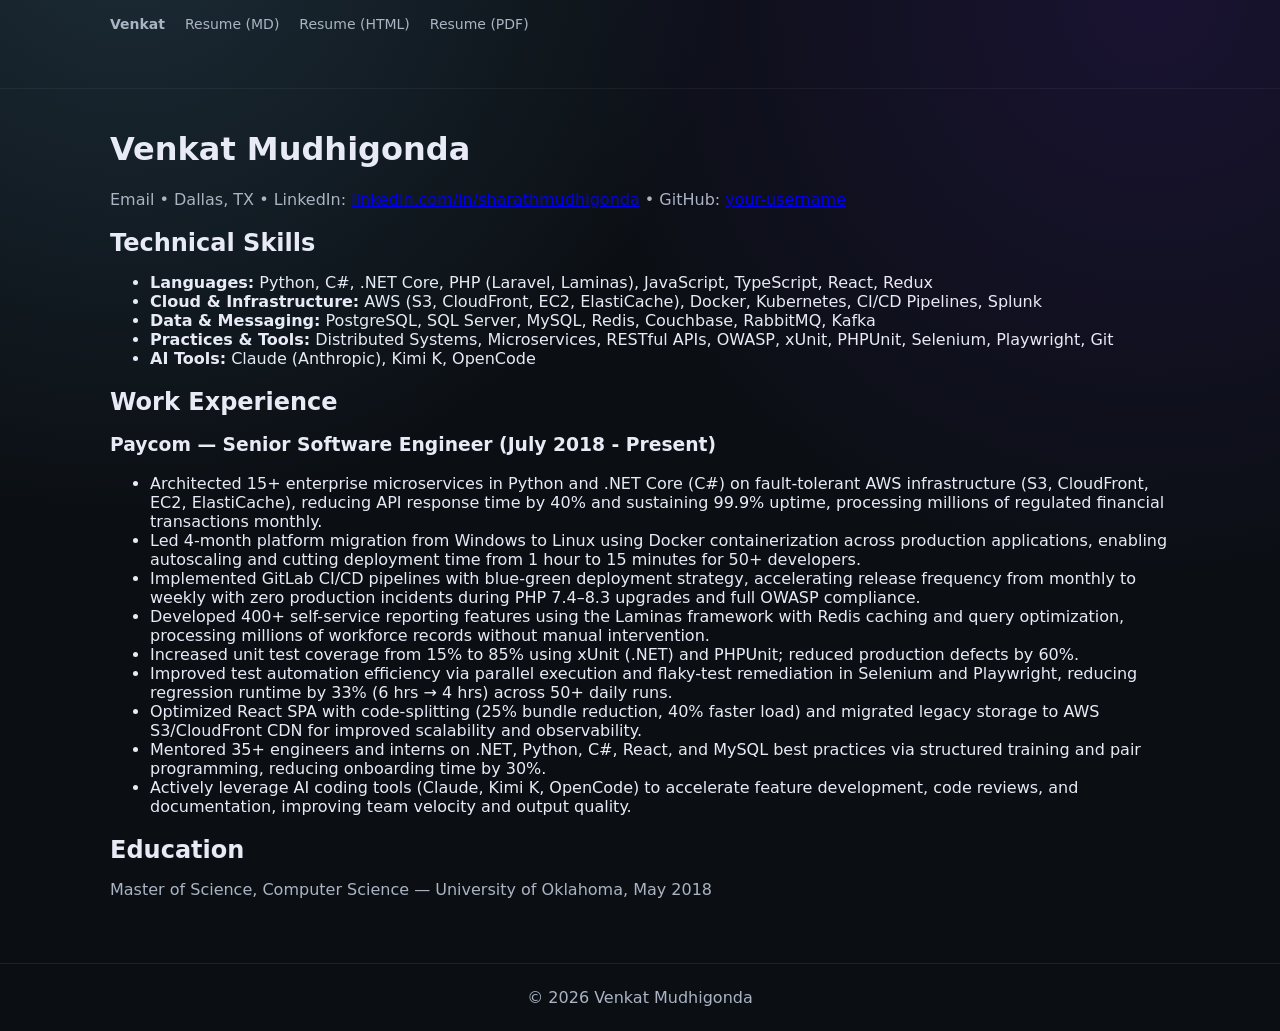
==== resume.html @ 0c0ce1d2 "Commiting test changes" ====
<!doctype html>
<html lang="en">
<head>
  <meta charset="utf-8" />
  <meta name="viewport" content="width=device-width, initial-scale=1" />
  <title>Venkat Mudhigonda — Resume</title>
  <link rel="stylesheet" href="styles.css" />
</head>
<body>
  <header class="site-header">
    <nav class="nav" aria-label="Main">
      <a class="brand" href="#top">Venkat</a>
      <a href="resume.md">Resume (MD)</a>
      <a href="resume.html" aria-label="Resume (HTML)">Resume (HTML)</a>
      <a href="resume.pdf" download="Venkat_Mudhigonda_Resume.pdf" target="_blank" aria-label="Resume PDF download">Resume (PDF)</a>
    </nav>
  </header>
  <main id="top" class="section resume" style="padding-top:20px;">
    <header class="resume-header" aria-label="Resume header">
      <h1>Venkat Mudhigonda</h1>
      <p class="contact">Email • Dallas, TX • LinkedIn: <a href="https://linkedin.com/in/sharathmudhigonda">linkedin.com/in/sharathmudhigonda</a> • GitHub: <a href="https://github.com/your-username">your-username</a></p>
    </header>

    <section class="resume-section" aria-labelledby="skills-title">
      <h2 id="skills-title">Technical Skills</h2>
      <ul>
        <li><strong>Languages:</strong> Python, C#, .NET Core, PHP (Laravel, Laminas), JavaScript, TypeScript, React, Redux</li>
        <li><strong>Cloud & Infrastructure:</strong> AWS (S3, CloudFront, EC2, ElastiCache), Docker, Kubernetes, CI/CD Pipelines, Splunk</li>
        <li><strong>Data & Messaging:</strong> PostgreSQL, SQL Server, MySQL, Redis, Couchbase, RabbitMQ, Kafka</li>
        <li><strong>Practices & Tools:</strong> Distributed Systems, Microservices, RESTful APIs, OWASP, xUnit, PHPUnit, Selenium, Playwright, Git</li>
        <li><strong>AI Tools:</strong> Claude (Anthropic), Kimi K, OpenCode</li>
      </ul>
    </section>

    <section class="resume-section" aria-labelledby="work-title">
      <h2 id="work-title">Work Experience</h2>
      <h3>Paycom — Senior Software Engineer (July 2018 - Present)</h3>
      <ul>
        <li>Architected 15+ enterprise microservices in Python and .NET Core (C#) on fault-tolerant AWS infrastructure (S3, CloudFront, EC2, ElastiCache), reducing API response time by 40% and sustaining 99.9% uptime, processing millions of regulated financial transactions monthly.</li>
        <li>Led 4-month platform migration from Windows to Linux using Docker containerization across production applications, enabling autoscaling and cutting deployment time from 1 hour to 15 minutes for 50+ developers.</li>
        <li>Implemented GitLab CI/CD pipelines with blue-green deployment strategy, accelerating release frequency from monthly to weekly with zero production incidents during PHP 7.4–8.3 upgrades and full OWASP compliance.</li>
        <li>Developed 400+ self-service reporting features using the Laminas framework with Redis caching and query optimization, processing millions of workforce records without manual intervention.</li>
        <li>Increased unit test coverage from 15% to 85% using xUnit (.NET) and PHPUnit; reduced production defects by 60%.</li>
        <li>Improved test automation efficiency via parallel execution and flaky-test remediation in Selenium and Playwright, reducing regression runtime by 33% (6 hrs → 4 hrs) across 50+ daily runs.</li>
        <li>Optimized React SPA with code-splitting (25% bundle reduction, 40% faster load) and migrated legacy storage to AWS S3/CloudFront CDN for improved scalability and observability.</li>
        <li>Mentored 35+ engineers and interns on .NET, Python, C#, React, and MySQL best practices via structured training and pair programming, reducing onboarding time by 30%.</li>
        <li>Actively leverage AI coding tools (Claude, Kimi K, OpenCode) to accelerate feature development, code reviews, and documentation, improving team velocity and output quality.</li>
      </ul>
    </section>

    <section class="resume-section" aria-labelledby="edu-title">
      <h2 id="edu-title">Education</h2>
      <p>Master of Science, Computer Science — University of Oklahoma, May 2018</p>
    </section>
  </main>
  <footer class="site-footer">© <span id="year"></span> Venkat Mudhigonda</footer>
  <script>document.getElementById('year').textContent = new Date().getFullYear();</script>
</body>
</html>
---- styles.css ----
:root {
  --bg: #0b0f14;
  --card: #121821;
  --text: #e8eaf6;
  --muted: #aab4c2;
  --accent: #7dd3fc;
  --ring: rgba(125, 211, 252, 0.5);
}
* { box-sizing: border-box; }
html, body { height: 100%; }
body {
  margin: 0;
  font-family: system-ui, -apple-system, "Segoe UI", Roboto, "Helvetica Neue", Arial;
  color: var(--text);
  background: radial-gradient(circle at 10% -10%, rgba(125,211,252,0.15), transparent 40%),
              radial-gradient(circle at 90% 0%, rgba(109,40,217,0.15), transparent 40%),
              var(--bg);
  background-attachment: fixed;
}
.site-header { padding-bottom: 40px; border-bottom: 1px solid rgba(255,255,255,0.05); }
.nav {
  display: flex; gap: 20px; align-items: center;
  padding: 16px 20px; max-width: 1100px; margin: 0 auto;
}
.brand { color: var(--text); text-decoration: none; font-weight: 700; }
.nav a { color: var(--muted); text-decoration: none; font-size: 14px; }
.nav a:hover { color: var(--text); }
.hero {
  text-align: center; padding: 40px 20px 60px;
}
.avatar {
  width: 110px; height: 110px; border-radius: 50%;
  display: inline-flex; align-items: center; justify-content: center;
  margin: 0 auto 16px;
  background: conic-gradient(from 180deg at 50% 50%, #1f3a8a, #0f766e, #1e3a8a);
  color: white; font-weight: 700; font-size: 40px;
  box-shadow: 0 6px 20px rgba(0,0,0,.25);
}
.hero h1 { margin: 6px 0 6px; font-size: 32px; letter-spacing: .5px; }
.subtitle { color: var(--muted); margin-top: 0; }
.cta-wrap { margin-top: 14px; }
.btn {
  display: inline-block; padding: 10px 16px; border-radius: 8px;
  text-decoration: none; color: #0b1020; background: #e5f0ff; font-weight: 600;
  margin: 0 8px;
}
.btn.outline {
  background: transparent; color: var(--text); border: 1px solid rgba(255,255,255,0.25);
}
.section { padding: 48px 20px; max-width: 1100px; margin: 0 auto; }
.section h2 { font-size: 24px; margin-bottom: 16px; }
.section p { color: var(--muted); }
.grid { display: grid; grid-template-columns: repeat(auto-fill, minmax(270px, 1fr)); gap: 16px; }
.card { background: rgba(255,255,255,0.04); border: 1px solid rgba(255,255,255,0.08); border-radius: 12px; overflow: hidden; display: flex; flex-direction: column; }
.card-thumb { height: 140px; background: linear-gradient(135deg, #0b1220, #1f2540); }
.card-content { padding: 12px 14px; display: flex; flex-direction: column; gap: 6px; }
.card-content h3 { margin: 0; font-size: 18px; }
.card-content p { margin: 0; color: var(--muted); font-size: 14px; }
.card-content a { align-self: start; color: #93c5fd; text-decoration: none; font-weight: 500; }
.site-footer { text-align: center; padding: 24px; color: var(--muted); border-top: 1px solid rgba(255,255,255,0.08); }
@media (max-width: 700px) {
  .avatar { width: 86px; height: 86px; font-size: 34px; }
  .hero h1 { font-size: 26px; }
}
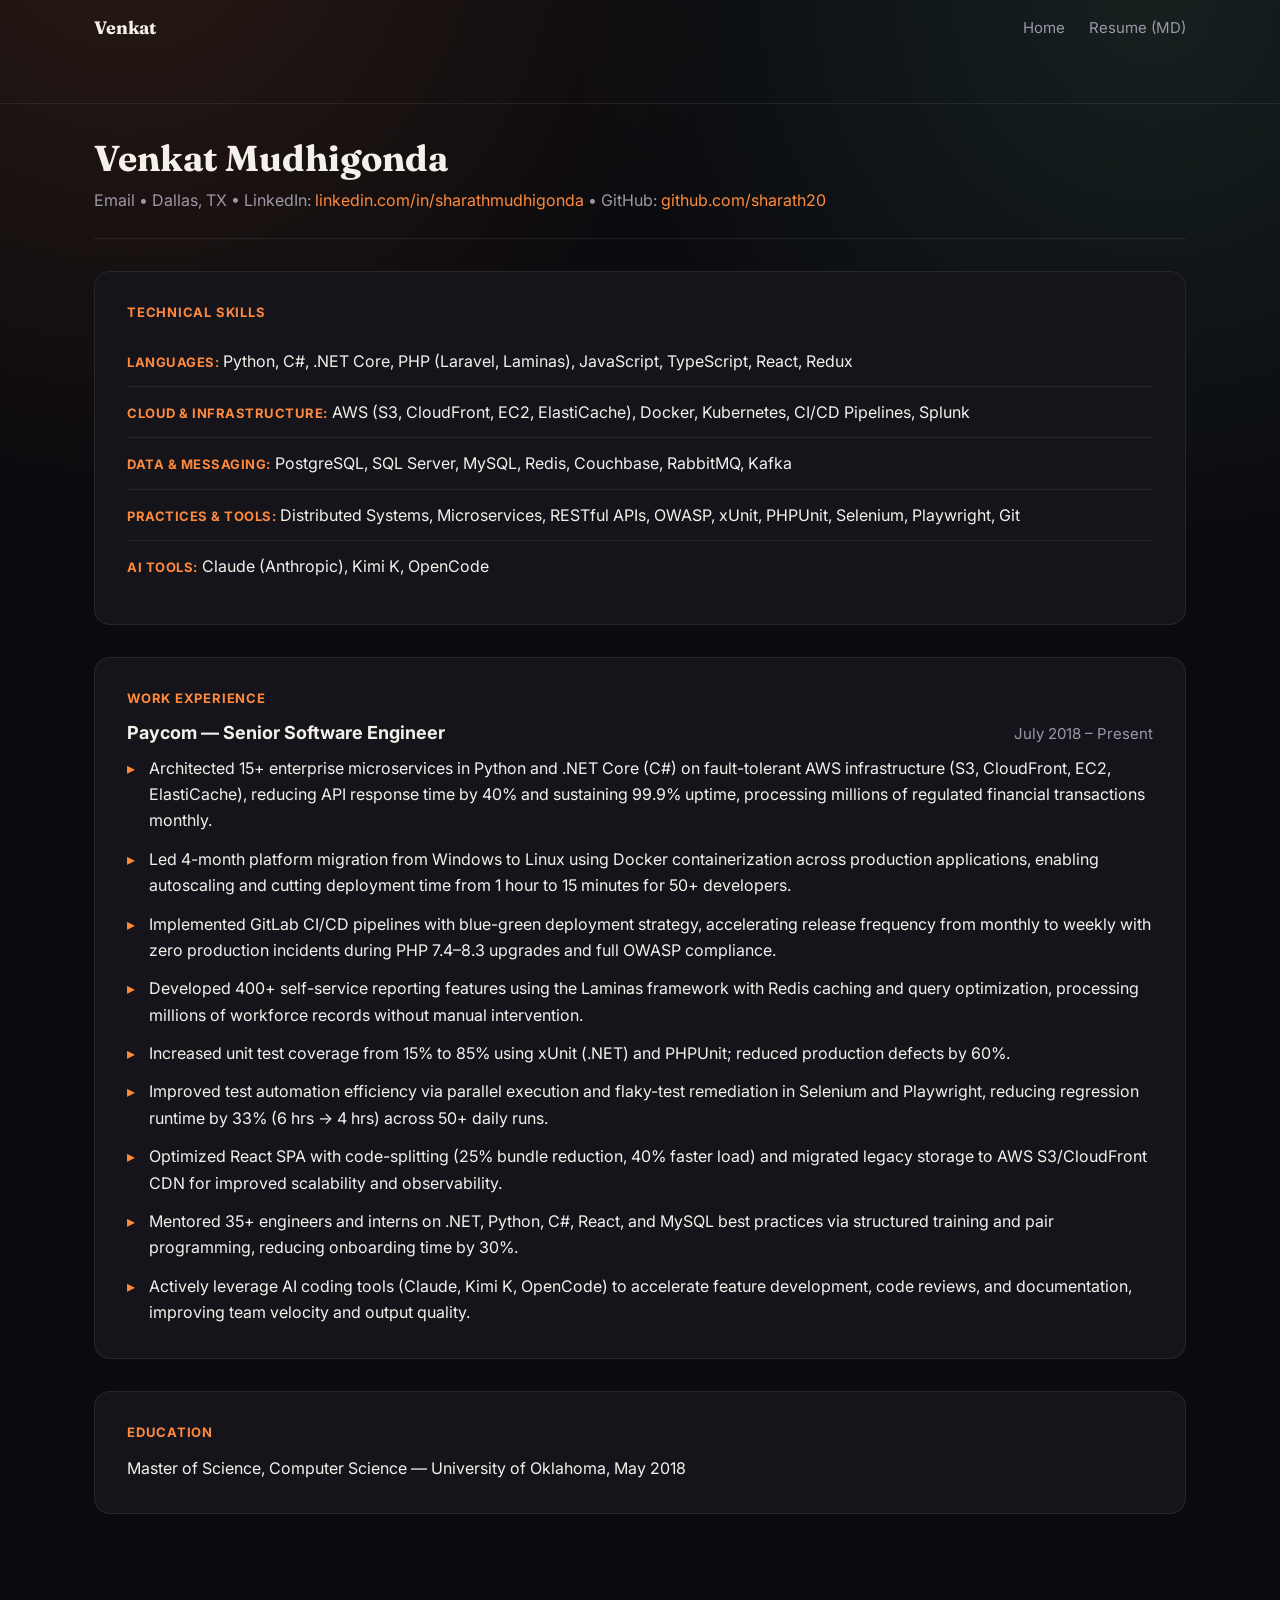
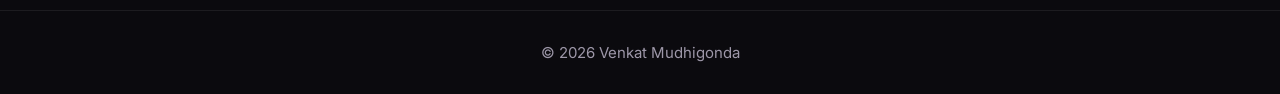
==== commit b98f58e9: "Redesign site with new visual identity and fix broken links Replaces the cool navy/cyan look with a " ====
--- a/resume.html
+++ b/resume.html
@@ -4,26 +4,41 @@
   <meta charset="utf-8" />
   <meta name="viewport" content="width=device-width, initial-scale=1" />
   <title>Venkat Mudhigonda — Resume</title>
+  <link rel="icon" href="data:image/svg+xml,%3Csvg xmlns='http://www.w3.org/2000/svg' viewBox='0 0 100 100'%3E%3Crect width='100' height='100' rx='20' fill='%230b0a0e'/%3E%3Ctext x='50' y='64' font-size='48' font-family='Georgia,serif' font-weight='700' fill='%23ff8a3d' text-anchor='middle'%3EVM%3C/text%3E%3C/svg%3E" />
+  <link rel="preconnect" href="https://fonts.googleapis.com" />
+  <link rel="preconnect" href="https://fonts.gstatic.com" crossorigin />
+  <link href="https://fonts.googleapis.com/css2?family=Fraunces:ital,wght@0,600;0,700;0,900;1,500&family=Inter:wght@400;500;600;700&display=swap" rel="stylesheet" />
   <link rel="stylesheet" href="styles.css" />
+  <meta property="og:type" content="website" />
+  <meta property="og:title" content="Venkat Mudhigonda — Resume" />
+  <meta property="og:description" content="Full-stack Senior Software Engineer with 7+ years building scalable distributed systems for enterprise financial platforms." />
+  <meta property="og:url" content="https://sharath20.github.io/resume.html" />
+  <meta name="twitter:card" content="summary" />
+  <meta name="twitter:title" content="Venkat Mudhigonda — Resume" />
+  <meta name="twitter:description" content="Full-stack Senior Software Engineer with 7+ years building scalable distributed systems for enterprise financial platforms." />
 </head>
 <body>
   <header class="site-header">
     <nav class="nav" aria-label="Main">
       <a class="brand" href="#top">Venkat</a>
-      <a href="resume.md">Resume (MD)</a>
-      <a href="resume.html" aria-label="Resume (HTML)">Resume (HTML)</a>
-      <a href="resume.pdf" download="Venkat_Mudhigonda_Resume.pdf" target="_blank" aria-label="Resume PDF download">Resume (PDF)</a>
+      <button class="nav-toggle" type="button" aria-expanded="false" aria-controls="primary-nav" aria-label="Toggle navigation">
+        <span></span>
+      </button>
+      <div class="nav-links" id="primary-nav">
+        <a href="index.html">Home</a>
+        <a href="resume.md">Resume (MD)</a>
+      </div>
     </nav>
   </header>
-  <main id="top" class="section resume" style="padding-top:20px;">
+  <main id="top" class="section resume">
     <header class="resume-header" aria-label="Resume header">
       <h1>Venkat Mudhigonda</h1>
-      <p class="contact">Email • Dallas, TX • LinkedIn: <a href="https://linkedin.com/in/sharathmudhigonda">linkedin.com/in/sharathmudhigonda</a> • GitHub: <a href="https://github.com/your-username">your-username</a></p>
+      <p class="contact">Email • Dallas, TX • LinkedIn: <a href="https://linkedin.com/in/sharathmudhigonda">linkedin.com/in/sharathmudhigonda</a> • GitHub: <a href="https://github.com/sharath20">github.com/sharath20</a></p>
     </header>
 
     <section class="resume-section" aria-labelledby="skills-title">
       <h2 id="skills-title">Technical Skills</h2>
-      <ul>
+      <ul class="skills-list">
         <li><strong>Languages:</strong> Python, C#, .NET Core, PHP (Laravel, Laminas), JavaScript, TypeScript, React, Redux</li>
         <li><strong>Cloud & Infrastructure:</strong> AWS (S3, CloudFront, EC2, ElastiCache), Docker, Kubernetes, CI/CD Pipelines, Splunk</li>
         <li><strong>Data & Messaging:</strong> PostgreSQL, SQL Server, MySQL, Redis, Couchbase, RabbitMQ, Kafka</li>
@@ -34,7 +49,10 @@
 
     <section class="resume-section" aria-labelledby="work-title">
       <h2 id="work-title">Work Experience</h2>
-      <h3>Paycom — Senior Software Engineer (July 2018 - Present)</h3>
+      <div class="role-header">
+        <h3>Paycom — Senior Software Engineer</h3>
+        <span class="role-dates">July 2018 – Present</span>
+      </div>
       <ul>
         <li>Architected 15+ enterprise microservices in Python and .NET Core (C#) on fault-tolerant AWS infrastructure (S3, CloudFront, EC2, ElastiCache), reducing API response time by 40% and sustaining 99.9% uptime, processing millions of regulated financial transactions monthly.</li>
         <li>Led 4-month platform migration from Windows to Linux using Docker containerization across production applications, enabling autoscaling and cutting deployment time from 1 hour to 15 minutes for 50+ developers.</li>
@@ -54,6 +72,6 @@
     </section>
   </main>
   <footer class="site-footer">© <span id="year"></span> Venkat Mudhigonda</footer>
-  <script>document.getElementById('year').textContent = new Date().getFullYear();</script>
+  <script src="site.js" defer></script>
 </body>
 </html>
--- a/styles.css
+++ b/styles.css
@@ -1,64 +1,426 @@
 :root {
-  --bg: #0b0f14;
-  --card: #121821;
-  --text: #e8eaf6;
-  --muted: #aab4c2;
-  --accent: #7dd3fc;
-  --ring: rgba(125, 211, 252, 0.5);
-}
+  --bg: #0b0a0e;
+  --bg-alt: #16141b;
+  --text: #f3f1ea;
+  --muted: #9d97a8;
+  --accent: #ff8a3d;
+  --accent-2: #6ee7b7;
+  --border: rgba(243, 241, 234, 0.08);
+  --border-strong: rgba(243, 241, 234, 0.16);
+  --ring: rgba(255, 138, 61, 0.45);
+
+  --font-display: "Fraunces", Georgia, serif;
+  --font-body: "Inter", system-ui, -apple-system, "Segoe UI", Roboto, "Helvetica Neue", Arial, sans-serif;
+
+  --fs-xs: 0.8125rem;
+  --fs-sm: 0.9375rem;
+  --fs-base: 1rem;
+  --fs-md: 1.125rem;
+  --fs-lg: 1.375rem;
+  --fs-xl: 1.75rem;
+  --fs-2xl: 2.25rem;
+  --fs-3xl: 3rem;
+
+  --space-1: 4px;
+  --space-2: 8px;
+  --space-3: 12px;
+  --space-4: 16px;
+  --space-5: 24px;
+  --space-6: 32px;
+  --space-7: 48px;
+  --space-8: 64px;
+  --space-9: 96px;
+
+  --radius-sm: 6px;
+  --radius-md: 10px;
+  --radius-lg: 16px;
+  --radius-full: 999px;
+  --transition: 160ms ease;
+
+  --container: 1140px;
+}
+
 * { box-sizing: border-box; }
 html, body { height: 100%; }
+
+@media (prefers-reduced-motion: no-preference) {
+  html { scroll-behavior: smooth; }
+}
+
 body {
   margin: 0;
-  font-family: system-ui, -apple-system, "Segoe UI", Roboto, "Helvetica Neue", Arial;
+  font-family: var(--font-body);
+  font-size: var(--fs-base);
   color: var(--text);
-  background: radial-gradient(circle at 10% -10%, rgba(125,211,252,0.15), transparent 40%),
-              radial-gradient(circle at 90% 0%, rgba(109,40,217,0.15), transparent 40%),
-              var(--bg);
+  background:
+    radial-gradient(circle at 10% -10%, rgba(255, 138, 61, 0.12), transparent 40%),
+    radial-gradient(circle at 90% 0%, rgba(110, 231, 183, 0.10), transparent 40%),
+    var(--bg);
   background-attachment: fixed;
 }
-.site-header { padding-bottom: 40px; border-bottom: 1px solid rgba(255,255,255,0.05); }
+
+a { color: inherit; }
+
+/* Focus states */
+a:focus-visible,
+button:focus-visible,
+.btn:focus-visible {
+  outline: 2px solid var(--accent);
+  outline-offset: 3px;
+  box-shadow: 0 0 0 4px var(--ring);
+  border-radius: var(--radius-sm);
+}
+
+/* Header / nav */
+.site-header {
+  padding-bottom: var(--space-7);
+  border-bottom: 1px solid var(--border);
+  position: relative;
+}
 .nav {
-  display: flex; gap: 20px; align-items: center;
-  padding: 16px 20px; max-width: 1100px; margin: 0 auto;
-}
-.brand { color: var(--text); text-decoration: none; font-weight: 700; }
-.nav a { color: var(--muted); text-decoration: none; font-size: 14px; }
-.nav a:hover { color: var(--text); }
-.hero {
-  text-align: center; padding: 40px 20px 60px;
-}
+  display: flex;
+  align-items: center;
+  justify-content: space-between;
+  gap: var(--space-5);
+  padding: var(--space-4) var(--space-5);
+  max-width: var(--container);
+  margin: 0 auto;
+}
+.brand {
+  color: var(--text);
+  text-decoration: none;
+  font-family: var(--font-display);
+  font-weight: 700;
+  font-size: var(--fs-md);
+}
+.nav-links {
+  display: flex;
+  align-items: center;
+  gap: var(--space-5);
+}
+.nav-links a {
+  position: relative;
+  color: var(--muted);
+  text-decoration: none;
+  font-size: var(--fs-sm);
+  transition: color var(--transition);
+}
+.nav-links a::after {
+  content: "";
+  position: absolute;
+  left: 0;
+  right: 0;
+  bottom: -4px;
+  height: 1px;
+  background: var(--accent);
+  transform: scaleX(0);
+  transform-origin: left;
+  transition: transform var(--transition);
+}
+.nav-links a:hover,
+.nav-links a:focus-visible {
+  color: var(--text);
+}
+.nav-links a:hover::after,
+.nav-links a:focus-visible::after {
+  transform: scaleX(1);
+}
+
+.nav-toggle {
+  display: none;
+  width: 40px;
+  height: 40px;
+  padding: 0;
+  border: 1px solid var(--border-strong);
+  border-radius: var(--radius-md);
+  background: var(--bg-alt);
+  cursor: pointer;
+  position: relative;
+}
+.nav-toggle span,
+.nav-toggle span::before,
+.nav-toggle span::after {
+  content: "";
+  position: absolute;
+  left: 10px;
+  right: 10px;
+  height: 2px;
+  background: var(--text);
+  transition: transform var(--transition), opacity var(--transition);
+}
+.nav-toggle span { top: 19px; }
+.nav-toggle span::before { top: -7px; }
+.nav-toggle span::after { top: 7px; }
+.nav-toggle[aria-expanded="true"] span { background: transparent; }
+.nav-toggle[aria-expanded="true"] span::before { transform: translateY(7px) rotate(45deg); }
+.nav-toggle[aria-expanded="true"] span::after { transform: translateY(-7px) rotate(-45deg); }
+
+/* Hero */
+.hero { text-align: center; padding: var(--space-7) var(--space-5) var(--space-8); }
 .avatar {
   width: 110px; height: 110px; border-radius: 50%;
   display: inline-flex; align-items: center; justify-content: center;
-  margin: 0 auto 16px;
-  background: conic-gradient(from 180deg at 50% 50%, #1f3a8a, #0f766e, #1e3a8a);
-  color: white; font-weight: 700; font-size: 40px;
-  box-shadow: 0 6px 20px rgba(0,0,0,.25);
-}
-.hero h1 { margin: 6px 0 6px; font-size: 32px; letter-spacing: .5px; }
-.subtitle { color: var(--muted); margin-top: 0; }
-.cta-wrap { margin-top: 14px; }
+  margin: 0 auto var(--space-4);
+  background: conic-gradient(from 180deg at 50% 50%, var(--accent), var(--accent-2), var(--accent));
+  border: 2px solid var(--border-strong);
+  color: var(--bg); font-weight: 700; font-size: 40px;
+  font-family: var(--font-display);
+  box-shadow: 0 6px 24px rgba(0, 0, 0, 0.35);
+}
+.hero h1 {
+  font-family: var(--font-display);
+  font-weight: 900;
+  margin: var(--space-2) 0;
+  font-size: var(--fs-3xl);
+  letter-spacing: -0.01em;
+}
+.subtitle { color: var(--muted); font-size: var(--fs-md); margin-top: 0; }
+.cta-wrap { margin-top: var(--space-4); }
 .btn {
-  display: inline-block; padding: 10px 16px; border-radius: 8px;
-  text-decoration: none; color: #0b1020; background: #e5f0ff; font-weight: 600;
-  margin: 0 8px;
+  display: inline-block;
+  padding: var(--space-3) var(--space-5);
+  border-radius: var(--radius-md);
+  text-decoration: none;
+  font-weight: 600;
+  margin: 0 var(--space-2);
+  transition: background-color var(--transition), border-color var(--transition), transform var(--transition), box-shadow var(--transition);
+}
+.btn:not(.outline) {
+  color: var(--bg);
+  background: var(--accent);
+}
+.btn:not(.outline):hover {
+  transform: translateY(-1px);
+  box-shadow: 0 4px 14px rgba(0, 0, 0, 0.3);
 }
 .btn.outline {
-  background: transparent; color: var(--text); border: 1px solid rgba(255,255,255,0.25);
-}
-.section { padding: 48px 20px; max-width: 1100px; margin: 0 auto; }
-.section h2 { font-size: 24px; margin-bottom: 16px; }
-.section p { color: var(--muted); }
-.grid { display: grid; grid-template-columns: repeat(auto-fill, minmax(270px, 1fr)); gap: 16px; }
-.card { background: rgba(255,255,255,0.04); border: 1px solid rgba(255,255,255,0.08); border-radius: 12px; overflow: hidden; display: flex; flex-direction: column; }
-.card-thumb { height: 140px; background: linear-gradient(135deg, #0b1220, #1f2540); }
-.card-content { padding: 12px 14px; display: flex; flex-direction: column; gap: 6px; }
-.card-content h3 { margin: 0; font-size: 18px; }
-.card-content p { margin: 0; color: var(--muted); font-size: 14px; }
-.card-content a { align-self: start; color: #93c5fd; text-decoration: none; font-weight: 500; }
-.site-footer { text-align: center; padding: 24px; color: var(--muted); border-top: 1px solid rgba(255,255,255,0.08); }
-@media (max-width: 700px) {
+  background: transparent;
+  color: var(--text);
+  border: 1px solid var(--border-strong);
+}
+.btn.outline:hover {
+  border-color: var(--accent);
+  transform: translateY(-1px);
+}
+
+/* Sections */
+.section { padding: var(--space-8) var(--space-5); max-width: var(--container); margin: 0 auto; }
+.section h2 {
+  font-family: var(--font-display);
+  font-weight: 700;
+  font-size: var(--fs-xl);
+  margin-bottom: var(--space-5);
+}
+.section p { color: var(--muted); line-height: 1.6; }
+
+.site-footer {
+  text-align: center;
+  padding: var(--space-6);
+  color: var(--muted);
+  font-size: var(--fs-sm);
+  border-top: 1px solid var(--border);
+}
+
+/* Skills */
+.skills-grid {
+  display: grid;
+  grid-template-columns: repeat(2, 1fr);
+  gap: var(--space-4);
+}
+.skill-category {
+  background: var(--bg-alt);
+  border: 1px solid var(--border);
+  border-radius: var(--radius-md);
+  padding: var(--space-4) var(--space-5);
+  transition: border-color var(--transition), transform var(--transition);
+}
+.skill-category:hover {
+  border-color: var(--border-strong);
+  transform: translateY(-2px);
+}
+.skill-category h3 {
+  margin: 0 0 var(--space-2);
+  font-size: var(--fs-xs);
+  color: var(--accent);
+  text-transform: uppercase;
+  letter-spacing: 0.06em;
+}
+.skill-category p {
+  margin: 0;
+  font-size: var(--fs-sm);
+  line-height: 1.6;
+  color: var(--text);
+}
+
+/* Achievements */
+.achievements-list {
+  display: flex;
+  flex-direction: column;
+  gap: var(--space-5);
+}
+.achievement-item {
+  display: flex;
+  gap: var(--space-4);
+  align-items: flex-start;
+}
+.achievement-icon {
+  width: 40px;
+  height: 40px;
+  min-width: 40px;
+  border-radius: var(--radius-md);
+  background: var(--bg-alt);
+  border: 1px solid var(--border);
+  display: flex;
+  align-items: center;
+  justify-content: center;
+  font-family: var(--font-display);
+  font-weight: 700;
+  font-size: var(--fs-sm);
+  color: var(--accent);
+}
+.achievement-content h3 {
+  margin: 0 0 var(--space-1);
+  font-size: var(--fs-lg);
+  font-weight: 600;
+}
+.achievement-content p {
+  margin: 0;
+  color: var(--muted);
+  font-size: var(--fs-sm);
+  line-height: 1.65;
+}
+
+/* Contact */
+.contact-links {
+  display: flex;
+  flex-wrap: wrap;
+  align-items: center;
+  gap: var(--space-2);
+  font-size: var(--fs-md);
+}
+.contact-sep { color: var(--border-strong); }
+.contact-links a {
+  color: var(--accent);
+  text-decoration: none;
+  transition: color var(--transition);
+}
+.contact-links a:hover { text-decoration: underline; }
+
+/* Resume page */
+.resume { padding-top: var(--space-6); }
+.resume-header {
+  border-bottom: 1px solid var(--border);
+  padding-bottom: var(--space-5);
+  margin-bottom: var(--space-6);
+}
+.resume-header h1 {
+  font-family: var(--font-display);
+  font-weight: 700;
+  font-size: var(--fs-2xl);
+  margin: 0 0 var(--space-2);
+}
+.resume-header .contact { color: var(--muted); margin: 0; }
+.resume-header .contact a { color: var(--accent); text-decoration: none; }
+.resume-header .contact a:hover { text-decoration: underline; }
+
+.resume-section {
+  background: var(--bg-alt);
+  border: 1px solid var(--border);
+  border-radius: var(--radius-lg);
+  padding: var(--space-6);
+  margin-bottom: var(--space-6);
+}
+.resume-section h2 {
+  margin: 0 0 var(--space-4);
+  font-size: var(--fs-xs);
+  text-transform: uppercase;
+  letter-spacing: 0.06em;
+  color: var(--accent);
+  font-family: var(--font-body);
+  font-weight: 700;
+}
+.resume-section p { color: var(--text); line-height: 1.6; margin: 0; }
+
+.role-header {
+  display: flex;
+  justify-content: space-between;
+  align-items: baseline;
+  flex-wrap: wrap;
+  gap: var(--space-2);
+  margin-bottom: var(--space-3);
+}
+.role-header h3 { margin: 0; font-size: var(--fs-md); }
+.role-dates { color: var(--muted); font-size: var(--fs-sm); white-space: nowrap; }
+
+.resume-section ul { list-style: none; padding-left: 0; margin: 0; }
+.resume-section li {
+  position: relative;
+  padding-left: 1.4em;
+  margin-bottom: var(--space-3);
+  line-height: 1.65;
+}
+.resume-section li:last-child { margin-bottom: 0; }
+.resume-section li::before {
+  content: "\25B8";
+  position: absolute;
+  left: 0;
+  color: var(--accent);
+}
+
+.skills-list li {
+  padding-left: 0;
+  border-bottom: 1px solid var(--border);
+  padding: var(--space-3) 0;
+  margin-bottom: 0;
+}
+.skills-list li:last-child { border-bottom: none; }
+.skills-list li::before { content: none; }
+.skills-list strong {
+  color: var(--accent);
+  text-transform: uppercase;
+  font-size: var(--fs-xs);
+  letter-spacing: 0.04em;
+}
+
+@media (prefers-reduced-motion: reduce) {
+  *, *::before, *::after {
+    transition: none !important;
+    animation: none !important;
+  }
+  html { scroll-behavior: auto; }
+}
+
+/* Tablet */
+@media (max-width: 1024px) {
+  .section { padding: var(--space-7) var(--space-4); }
+}
+
+/* Mobile */
+@media (max-width: 720px) {
+  .nav-toggle { display: block; }
+  .nav-links {
+    display: none;
+    position: absolute;
+    top: 100%;
+    left: 0;
+    right: 0;
+    flex-direction: column;
+    align-items: flex-start;
+    gap: var(--space-4);
+    padding: var(--space-5);
+    margin: 0 var(--space-4);
+    background: var(--bg-alt);
+    border: 1px solid var(--border);
+    border-radius: var(--radius-md);
+    box-shadow: 0 12px 30px rgba(0, 0, 0, 0.4);
+    z-index: 10;
+  }
+  .nav-links.is-open { display: flex; }
+
   .avatar { width: 86px; height: 86px; font-size: 34px; }
-  .hero h1 { font-size: 26px; }
-}
+  .hero h1 { font-size: var(--fs-2xl); }
+  .skills-grid { grid-template-columns: 1fr; }
+  .contact-links { flex-direction: column; align-items: flex-start; gap: var(--space-1); }
+  .contact-sep { display: none; }
+  .resume-section { padding: var(--space-5); }
+}
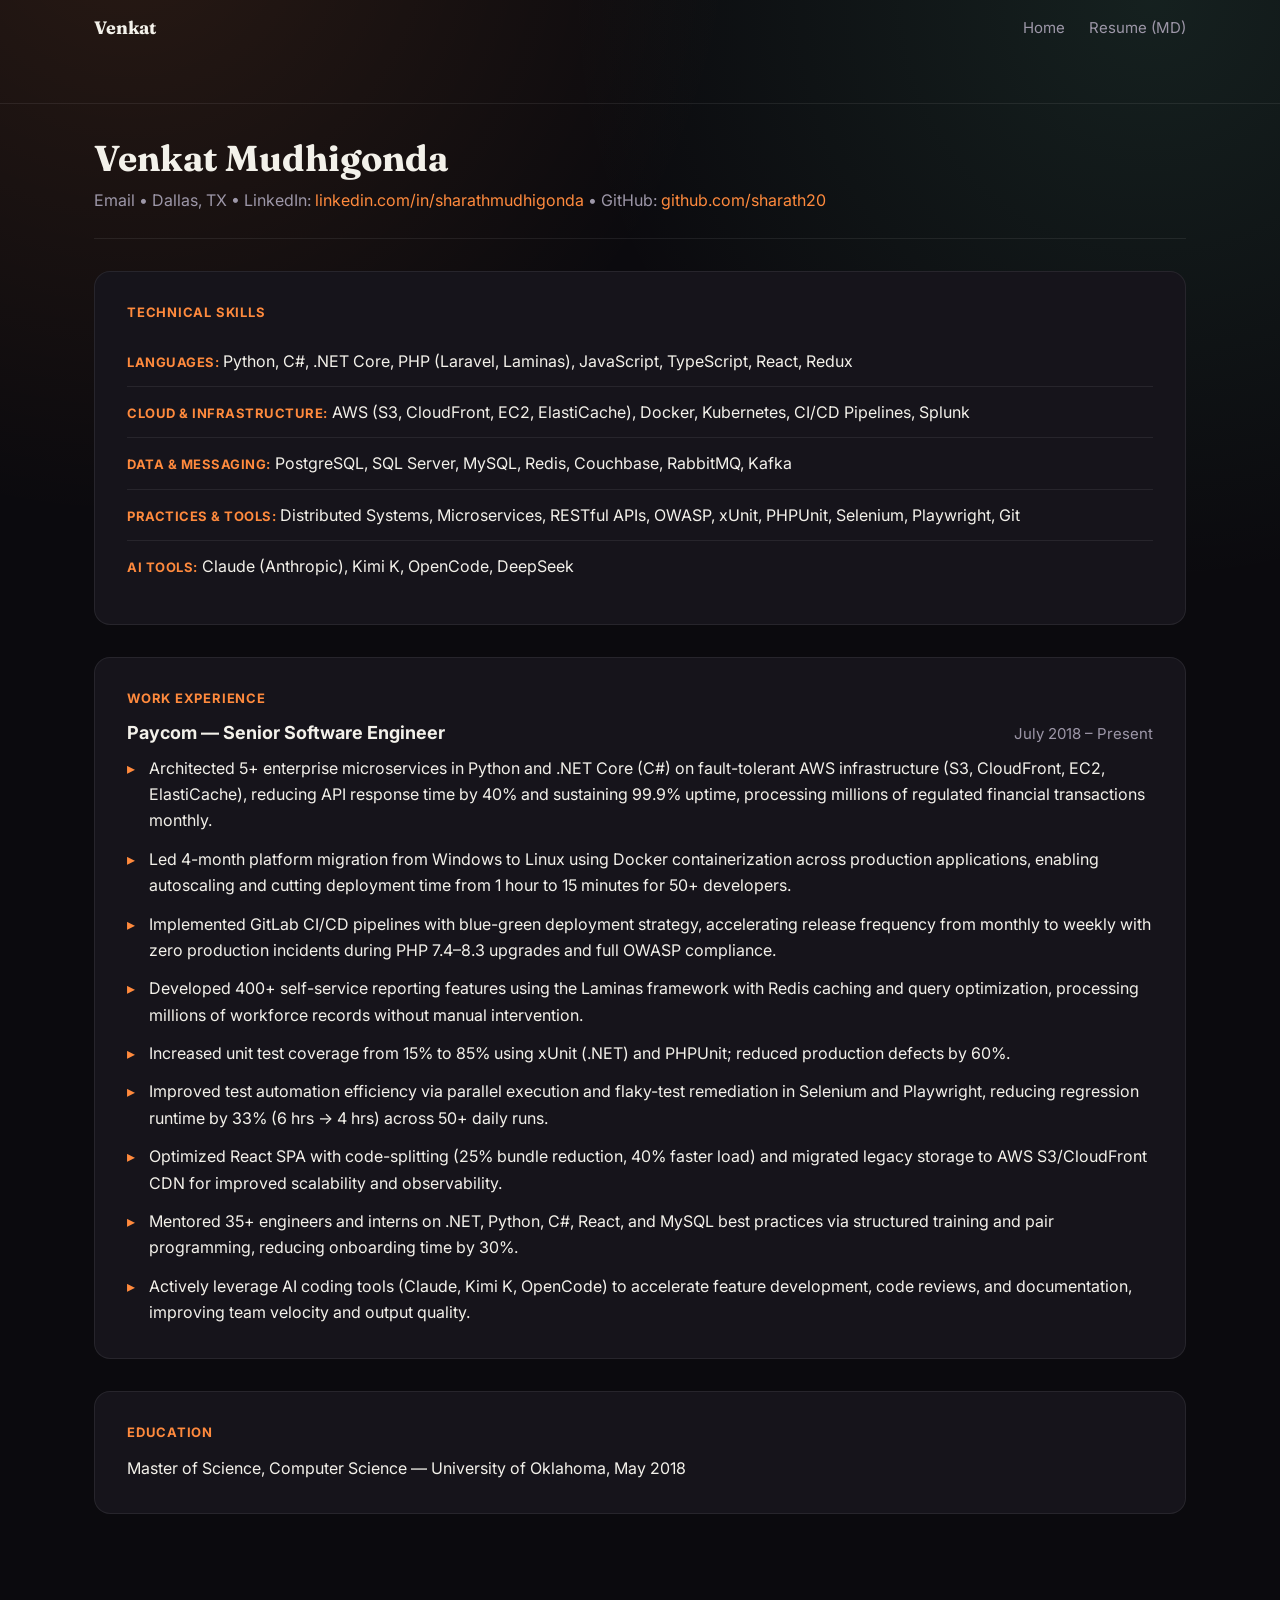
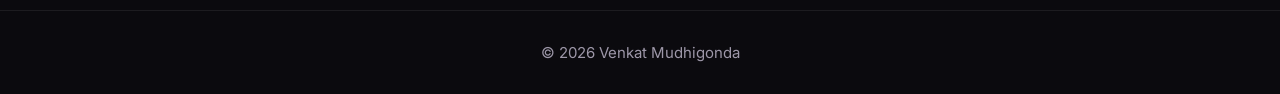
==== commit 08929cad: "Update microservices count and add DeepSeek to AI tools Corrects the resume's microservices figure t" ====
--- a/resume.html
+++ b/resume.html
@@ -43,7 +43,7 @@
         <li><strong>Cloud & Infrastructure:</strong> AWS (S3, CloudFront, EC2, ElastiCache), Docker, Kubernetes, CI/CD Pipelines, Splunk</li>
         <li><strong>Data & Messaging:</strong> PostgreSQL, SQL Server, MySQL, Redis, Couchbase, RabbitMQ, Kafka</li>
         <li><strong>Practices & Tools:</strong> Distributed Systems, Microservices, RESTful APIs, OWASP, xUnit, PHPUnit, Selenium, Playwright, Git</li>
-        <li><strong>AI Tools:</strong> Claude (Anthropic), Kimi K, OpenCode</li>
+        <li><strong>AI Tools:</strong> Claude (Anthropic), Kimi K, OpenCode, DeepSeek</li>
       </ul>
     </section>
 
@@ -54,7 +54,7 @@
         <span class="role-dates">July 2018 – Present</span>
       </div>
       <ul>
-        <li>Architected 15+ enterprise microservices in Python and .NET Core (C#) on fault-tolerant AWS infrastructure (S3, CloudFront, EC2, ElastiCache), reducing API response time by 40% and sustaining 99.9% uptime, processing millions of regulated financial transactions monthly.</li>
+        <li>Architected 5+ enterprise microservices in Python and .NET Core (C#) on fault-tolerant AWS infrastructure (S3, CloudFront, EC2, ElastiCache), reducing API response time by 40% and sustaining 99.9% uptime, processing millions of regulated financial transactions monthly.</li>
         <li>Led 4-month platform migration from Windows to Linux using Docker containerization across production applications, enabling autoscaling and cutting deployment time from 1 hour to 15 minutes for 50+ developers.</li>
         <li>Implemented GitLab CI/CD pipelines with blue-green deployment strategy, accelerating release frequency from monthly to weekly with zero production incidents during PHP 7.4–8.3 upgrades and full OWASP compliance.</li>
         <li>Developed 400+ self-service reporting features using the Laminas framework with Redis caching and query optimization, processing millions of workforce records without manual intervention.</li>
